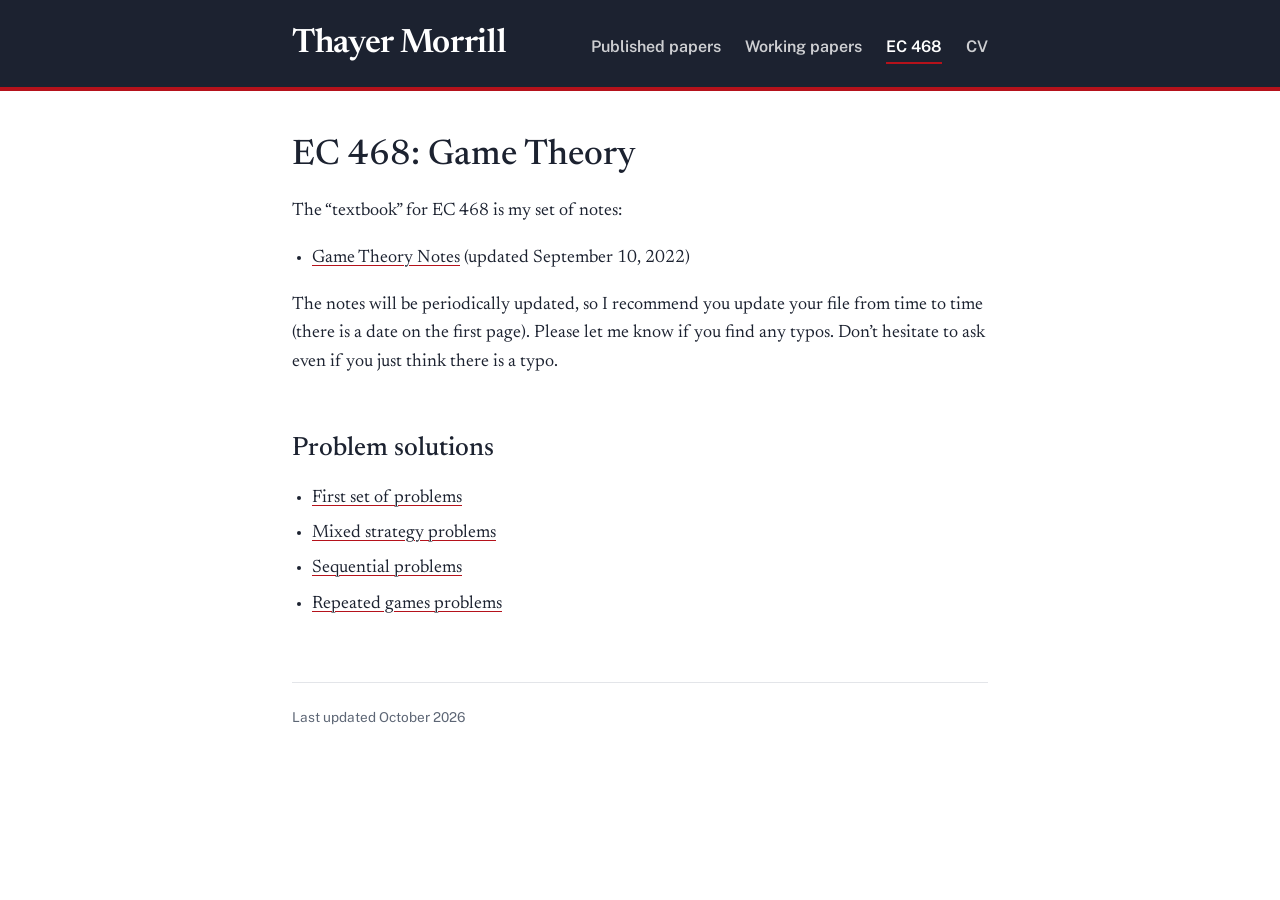
==== ec468/index.html @ c4115639 "Publish academic website Co-Authored-By: Claude Opus 5.5 <noreply@anthropic.com> Claude-Session: htt" ====
<!doctype html>
<html lang="en">
<head>
<meta charset="utf-8">
<meta name="viewport" content="width=device-width, initial-scale=1">
<title>EC 468: Game Theory · Thayer Morrill</title>
<meta name="description" content="Course notes and problem solutions for EC 468, Game Theory, at NC State.">
<link rel="preconnect" href="https://fonts.googleapis.com">
<link rel="preconnect" href="https://fonts.gstatic.com" crossorigin>
<link rel="stylesheet" href="https://fonts.googleapis.com/css2?family=Newsreader:ital,opsz,wght@0,6..72,400;0,6..72,500;0,6..72,600;1,6..72,400&family=Public+Sans:wght@400;600&display=swap">
<link rel="stylesheet" href="../style.css">
</head>
<body>

<header class="masthead">
  <div class="wrap masthead-inner">
    <a class="site-name" href="../index.html">Thayer Morrill</a>
    <nav class="site-nav" aria-label="Site">
      <a href="../research/index.html">Published papers</a>
      <a href="../working-papers/index.html">Working papers</a>
      <a href="../ec468/index.html" aria-current="page">EC 468</a>
      <a href="../cv.pdf">CV</a>
    </nav>
  </div>
</header>

<div class="wrap">
<main>
<h1>EC 468: Game Theory</h1>

  <p>The “textbook” for EC 468 is my set of notes:</p>
  <ul class="files">
    <li><a href="ec468-notes.pdf">Game Theory Notes</a> (updated September 10, 2022)</li>
  </ul>
  <p>The notes will be periodically updated, so I recommend you update your file from time to time (there is a date on the first page). Please let me know if you find any typos. Don’t hesitate to ask even if you just think there is a typo.</p>

  <h2>Problem solutions</h2>
  <ul class="files">
    <li><a href="ec468-solutions-1.pdf">First set of problems</a></li>
    <li><a href="ec468-solutions-mixed-strategies.pdf">Mixed strategy problems</a></li>
    <li><a href="ec468-solutions-sequential.pdf">Sequential problems</a></li>
    <li><a href="ec468-solutions-repeated-games.pdf">Repeated games problems</a></li>
  </ul>
</main>

<footer class="site-footer">Last updated October 2026</footer>
</div>

</body>
</html>
---- style.css ----
/* Thayer Morrill — site styles. One file for every page. */

:root {
  --paper: #ffffff;
  --ink: #1c2230;
  --muted: #5d6675;
  --rule: #e3e5e9;
  --red: #b5121b;
  --red-soft: #fbeeee;
  --band: #1c2230;
  --band-accent: #b5121b;
  --serif: "Newsreader", Georgia, "Times New Roman", serif;
  --sans: "Public Sans", system-ui, -apple-system, "Segoe UI", sans-serif;
}

@media (prefers-color-scheme: dark) {
  :root {
    --paper: #15181e;
    --ink: #e8eaef;
    --muted: #a4acb9;
    --rule: #2b3039;
    --red: #ff7a7a;
    --red-soft: #2a1b1d;
    --band: #0c0f14;
    --band-accent: #d1343c;
  }
}

* { box-sizing: border-box; }

html { -webkit-text-size-adjust: 100%; }

body {
  margin: 0;
  background: var(--paper);
  color: var(--ink);
  font-family: var(--serif);
  font-size: 1.125rem;
  line-height: 1.6;
  font-optical-sizing: auto;
}

.wrap {
  max-width: 46rem;
  margin: 0 auto;
  padding: 0 1.25rem;
}

a { color: inherit; text-decoration-color: var(--red); text-decoration-thickness: 1px; text-underline-offset: 3px; }
a:hover { color: var(--red); }
:focus-visible { outline: 2px solid var(--red); outline-offset: 2px; border-radius: 2px; }

/* Masthead: the same band on every page */
.masthead {
  background: var(--band);
  color: #ffffff;
  border-bottom: 4px solid var(--band-accent);
}
.masthead-inner {
  display: flex;
  flex-wrap: wrap;
  justify-content: space-between;
  align-items: baseline;
  gap: 0.75rem 2rem;
  padding-top: 1.6rem;
  padding-bottom: 1.4rem;
}
.site-name {
  color: #ffffff;
  font-size: 2.1rem;
  font-weight: 600;
  line-height: 1.1;
  letter-spacing: -0.01em;
  text-decoration: none;
}
.site-name:hover { color: #ffffff; }
.site-nav {
  display: flex;
  flex-wrap: wrap;
  gap: 0.25rem 1.5rem;
  font-family: var(--sans);
  font-size: 1rem;
  font-weight: 600;
}
.site-nav a {
  color: rgba(255, 255, 255, 0.78);
  text-decoration: none;
  padding: 0.2rem 0;
  border-bottom: 2px solid transparent;
}
.site-nav a:hover { color: #ffffff; border-bottom-color: var(--band-accent); }
.site-nav a[aria-current="page"] { color: #ffffff; border-bottom-color: var(--band-accent); }
.masthead :focus-visible { outline-color: #ffffff; }

h1 {
  font-size: 2.2rem;
  font-weight: 500;
  line-height: 1.2;
  margin: 2.75rem 0 1.25rem;
}

/* Intro */
.intro {
  display: grid;
  grid-template-columns: 15rem 1fr;
  gap: 2rem;
  align-items: start;
  margin: 2.5rem 0 1rem;
}
.intro img {
  width: 100%;
  aspect-ratio: 1 / 1;
  object-fit: cover;
  border-radius: 2px;
  display: block;
}
.intro p { margin: 0 0 0.75rem; }
.intro .role { font-size: 1.2rem; line-height: 1.4; }
.contact { font-family: var(--sans); font-size: 0.95rem; color: var(--muted); }
.contact a, .contact span { margin-right: 1.25rem; }

/* Sections */
h2 {
  font-size: 1.65rem;
  font-weight: 500;
  line-height: 1.25;
  margin: 3.5rem 0 1rem;
}
.lede { margin: 0 0 2.25rem; }

/* Working papers */
.papers { list-style: none; padding: 0; margin: 0; }
.papers li { margin: 0 0 1.4rem; }
.title { font-weight: 600; line-height: 1.35; }
.title a { text-decoration-color: var(--rule); }
.title a:hover { text-decoration-color: var(--red); }
.meta {
  font-family: var(--sans);
  font-size: 0.9rem;
  line-height: 1.5;
  color: var(--muted);
  margin: 0.15rem 0 0;
}

/* The ranked list */
.ranked { list-style: none; padding: 0; margin: 0; counter-reset: rank; }
.ranked > li {
  counter-increment: rank;
  position: relative;
  padding-left: 4.25rem;
  margin: 0 0 2.25rem;
}
.ranked > li::before {
  content: counter(rank);
  position: absolute;
  left: 0;
  top: -0.3rem;
  width: 3.1rem;
  text-align: right;
  font-family: var(--serif);
  font-style: italic;
  font-weight: 400;
  font-size: 2.6rem;
  line-height: 1;
  font-variant-numeric: lining-nums;
  color: var(--red);
}
.ranked > li:first-child::before { font-size: 3.6rem; top: -0.55rem; }
.ranked h3 { font-size: 1.15rem; font-weight: 600; line-height: 1.35; margin: 0; }
.ranked h3 a { text-decoration-color: var(--rule); }
.ranked h3 a:hover { text-decoration-color: var(--red); }
.ranked .note { margin: 0.5rem 0 0; }

.plate { margin: 1rem auto 0; max-width: 20rem; }
.plate img { display: block; width: 100%; height: auto; border-radius: 4px; }

cite { font-style: italic; }
.status { color: var(--red); font-weight: 600; }

/* Draft-only notes. Delete these blocks before launch. */
.draft {
  border: 1px dashed var(--red);
  background: var(--red-soft);
  padding: 1rem 1.25rem;
  margin: 2rem 0;
  font-family: var(--sans);
  font-size: 0.95rem;
}
.draft h2 { margin-top: 0; font-family: var(--serif); }
.draft .papers li { margin-bottom: 1rem; }
.draft .title { font-family: var(--serif); font-size: 1.05rem; }

/* Personal section */
.personal figure { margin: 0 0 1.25rem; }
.personal img { display: block; width: 100%; height: auto; border-radius: 2px; }
.personal figcaption {
  font-family: var(--sans);
  font-size: 0.9rem;
  color: var(--muted);
  margin-top: 0.5rem;
}
/* A portrait and a landscape photo side by side, at equal heights */
.photo-row {
  display: grid;
  grid-template-columns: 9fr 16fr;
  gap: 1rem;
  align-items: start;
  margin: 0 0 1.25rem;
}
.photo-row figure { margin: 0; }
.draft-text { color: var(--red); font-style: italic; }

/* Teaching page */
.files { padding-left: 1.25rem; }
.files li { margin: 0 0 0.4rem; }

/* Footer */
.site-footer {
  margin-top: 4rem;
  padding: 1.5rem 0 3rem;
  border-top: 1px solid var(--rule);
  font-family: var(--sans);
  font-size: 0.85rem;
  color: var(--muted);
}

@media (max-width: 560px) {
  body { font-size: 1.0625rem; }
  .intro { grid-template-columns: 1fr; gap: 1.25rem; margin-top: 1.75rem; }
  .intro img { max-width: 18rem; }
  .photo-row { grid-template-columns: 1fr; gap: 1.25rem; }
  .photo-row figure:first-child img { max-width: 18rem; }
  .ranked > li { padding-left: 2.9rem; }
  .ranked > li::before { width: 2.2rem; font-size: 2rem; top: -0.15rem; }
  .ranked > li:first-child::before { font-size: 2.6rem; top: -0.35rem; }
  .site-name { font-size: 1.75rem; }
  .site-nav { gap: 0.25rem 1.1rem; font-size: 0.95rem; }
  h1 { font-size: 1.8rem; margin-top: 2rem; }
}
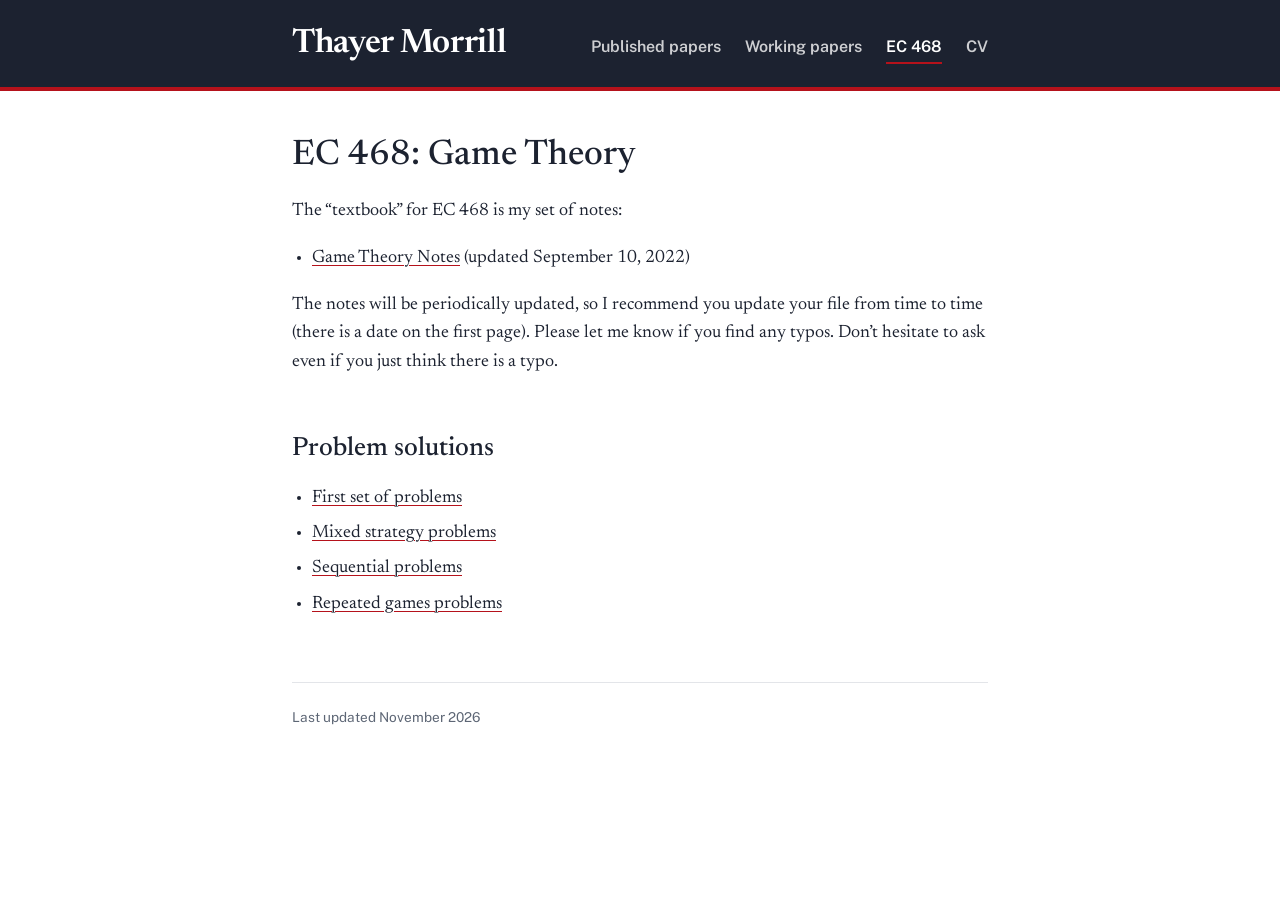
==== commit 9ce82401: "Make the canyon photo the main home-page photo Large, centered portrait photo on the home page with " ====
--- a/ec468/index.html
+++ b/ec468/index.html
@@ -43,7 +43,7 @@
   </ul>
 </main>
 
-<footer class="site-footer">Last updated October 2026</footer>
+<footer class="site-footer">Last updated November 2026</footer>
 </div>
 
 </body>
--- a/style.css
+++ b/style.css
@@ -99,25 +99,34 @@
   margin: 2.75rem 0 1.25rem;
 }
 
-/* Intro */
+/* Intro: one large centered portrait photo, then the text, centered */
 .intro {
-  display: grid;
-  grid-template-columns: 15rem 1fr;
-  gap: 2rem;
-  align-items: start;
+  text-align: center;
   margin: 2.5rem 0 1rem;
 }
 .intro img {
-  width: 100%;
-  aspect-ratio: 1 / 1;
+  display: block;
+  /* As wide as the column allows, but never so tall that the text drops off a laptop screen */
+  width: min(100%, 30rem, 52.5vh);
+  height: auto;
+  aspect-ratio: 3 / 4;
   object-fit: cover;
-  border-radius: 2px;
-  display: block;
-}
+  margin: 0 auto 1.75rem;
+  border-radius: 3px;
+}
+.intro > div { max-width: 34rem; margin: 0 auto; }
 .intro p { margin: 0 0 0.75rem; }
 .intro .role { font-size: 1.2rem; line-height: 1.4; }
 .contact { font-family: var(--sans); font-size: 0.95rem; color: var(--muted); }
-.contact a, .contact span { margin-right: 1.25rem; }
+.contact a, .contact span { margin: 0 0.6rem; display: inline-block; }
+
+/* The sign photo, tucked beside the heading on the paper pages */
+.sign {
+  float: right;
+  width: 11rem;
+  margin: 0.5rem 0 1rem 1.75rem;
+}
+.sign img { display: block; width: 100%; height: auto; border-radius: 3px; }
 
 /* Sections */
 h2 {
@@ -226,8 +235,8 @@
 
 @media (max-width: 560px) {
   body { font-size: 1.0625rem; }
-  .intro { grid-template-columns: 1fr; gap: 1.25rem; margin-top: 1.75rem; }
-  .intro img { max-width: 18rem; }
+  .intro { margin-top: 1.75rem; }
+  .sign { width: 7.5rem; margin: 0.35rem 0 0.75rem 1rem; }
   .photo-row { grid-template-columns: 1fr; gap: 1.25rem; }
   .photo-row figure:first-child img { max-width: 18rem; }
   .ranked > li { padding-left: 2.9rem; }
